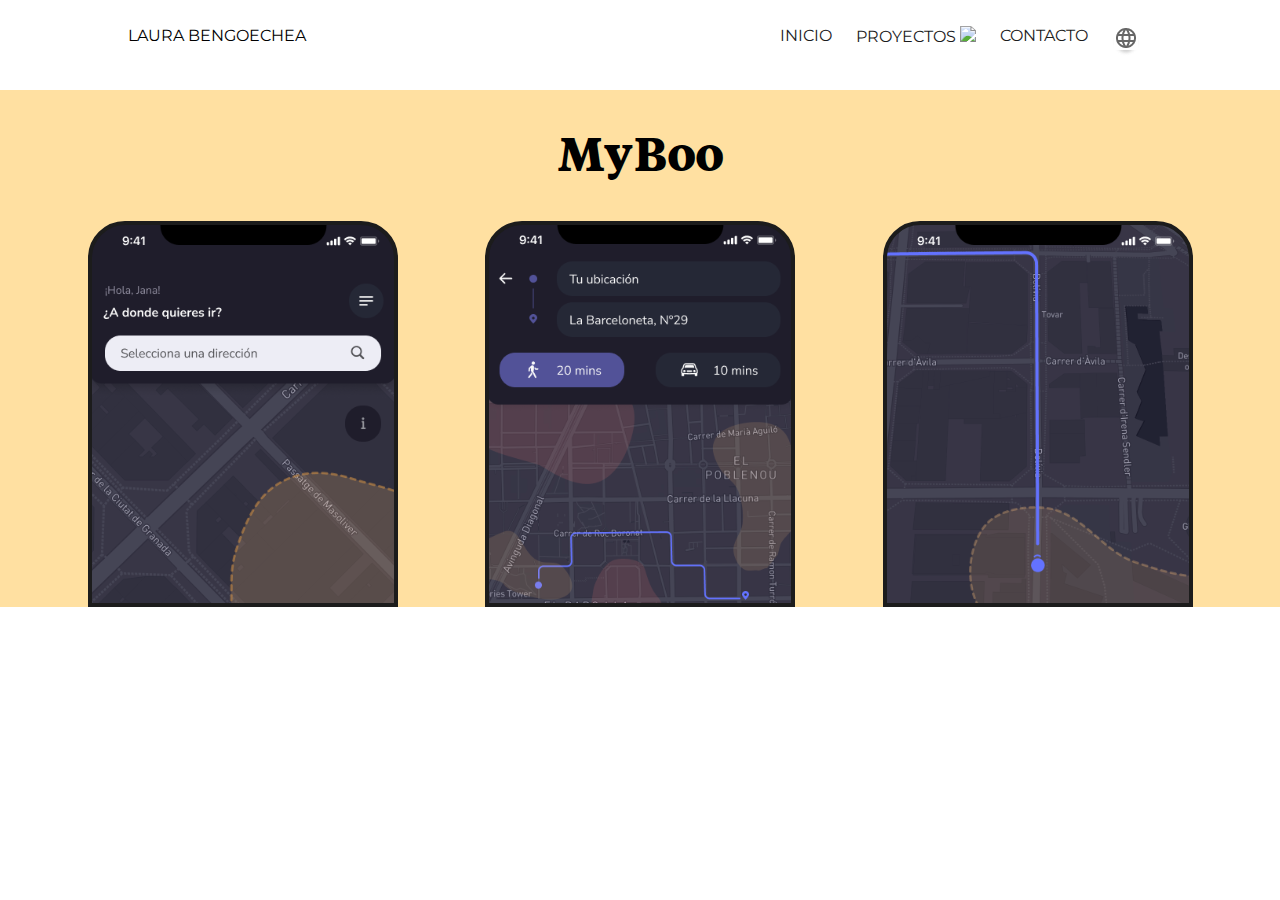
==== myboo.html @ a22bd043 "He retocado la página principal y he empezado la segunda, en la página principal he añadido también " ====
<!DOCTYPE html>
<html lang="en">
  <head>
    <meta charset="UTF-8" />
    <meta http-equiv="X-UA-Compatible" content="IE=edge" />
    <meta name="viewport" content="width=device-width, initial-scale=1.0" />
    <title>Proyecto-MyBoo</title>
    <link rel="stylesheet" href="myboo.css" />
  </head>
  <body>
      <div id="contenedor">
        <div id="bloque1">
            <div id="autora">
              <p>LAURA BENGOECHEA</p>
            </div>
            <div id="lista">
              <ul>
                <li><a href="index.html">INICIO</a></li>
                <li>PROYECTOS <img src="img\Vector 7.png" /></li>
                <li>CONTACTO</li>
                <li><img src="Img/idioma.png" /></li>
              </ul>
            </div>
          </div>
      
          <div id="titular">
              <div id="p1">
                <p>MyBoo</p>
              </div>
              <div id="img1">
                  <img src="img2/movil1.svg" alt="móvil">
                  <img src="img2/movil2.svg" alt="móvil">
                  <img src="img2/movil3.svg" alt="móvil">
              </div>
            
          </div>
      </div>
    
  </body>
</html>
---- myboo.css ----
@import url('https://fonts.googleapis.com/css2?family=Montserrat:wght@500&family=Open+Sans:wght@300&display=swap');
@import url('https://fonts.googleapis.com/css2?family=Karla:wght@600&family=Montserrat:wght@500&family=Open+Sans:wght@300&display=swap');
@font-face {
    font-family: "Tiempos Headline";
    font-style: normal;
    src: url("fuentes/AnyConv.com__TiemposText-Bold.woff2") format("woff2"),
      url("fuentes/TiemposText-Bold.woff") format("woff"),
      url("fuentes/TiemposText-Bold.ttf") format("truetype");
  }

*{
    margin: 0%;
    padding: 0%;
}

#bloque1{
    display: flex;
    margin-top: 2%;
    width: 100%;
    justify-content: space-around;
}

#autora{
    display: flex;
    font-family: 'Montserrat', sans-serif;
    font-size: 16px;
    width: 30%;
    justify-content: flex-start;
    
}

#lista{
    display: flex;
    width: 30%;
}

#lista ul{
    display: flex;
    font-family: 'Montserrat', sans-serif;
    list-style: none;
    width: 100%;
    font-size: 16px;
    justify-content: space-around;
    height: 4em;
    color: #1C1C1C;
}

#lista a{
    text-decoration: none;
    color: #1C1C1C;
}


#titular{
    background-color: #FFE0A1;
    height: auto;
    display: flex;
    flex-direction: column;
    justify-content: space-between;
}

#p1{
    display: flex;
    justify-content: center;
    margin-top: 3%;
    margin-bottom: 3%;
}

#p1 p{
    font-size: 46px;
    font-family: "Tiempos Headline";
}

#img1{
    display: flex;
    justify-content: space-evenly;
    height: 70%;
}
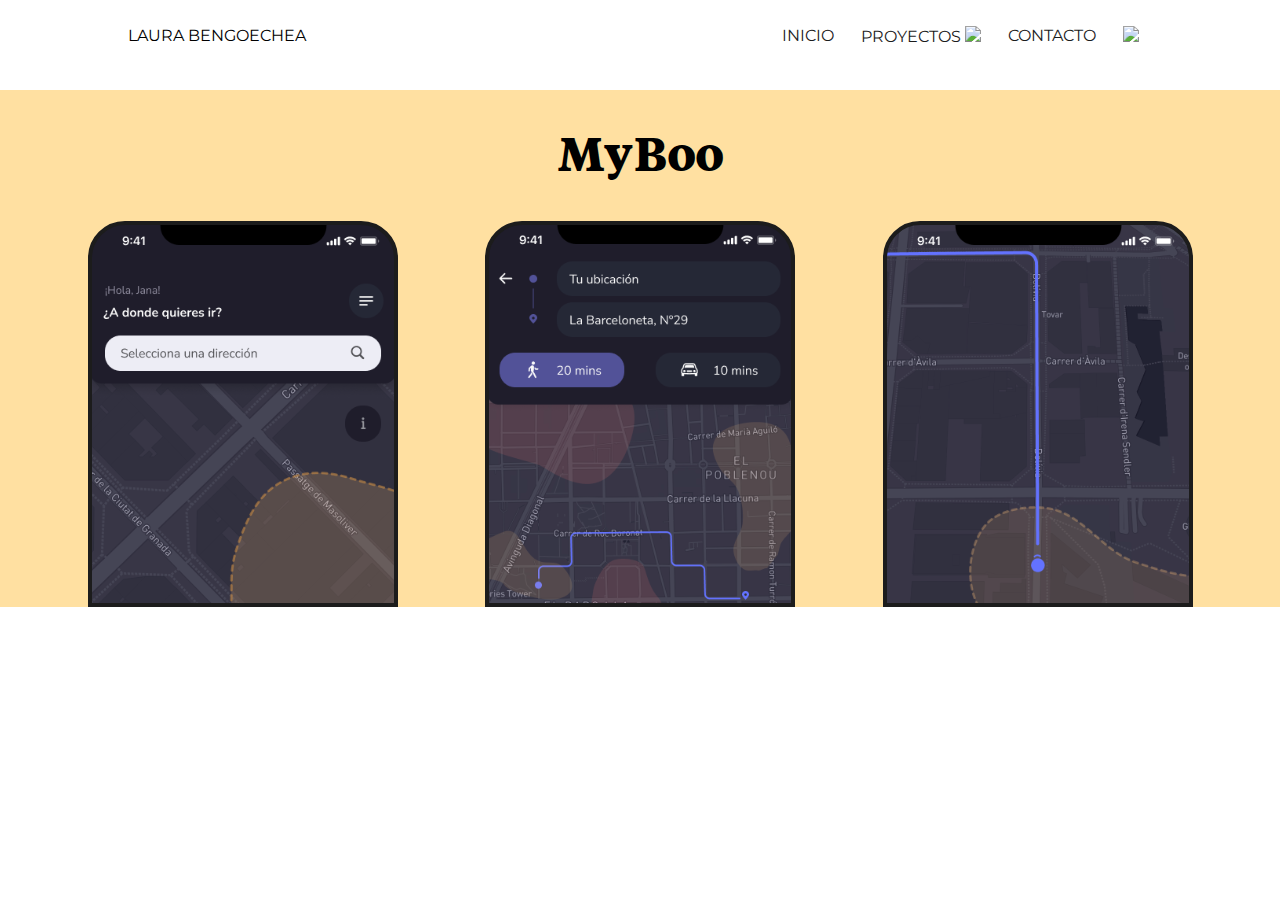
==== commit 751444fa: "Cambios para la página web" ====
--- a/myboo.html
+++ b/myboo.html
@@ -16,9 +16,9 @@
             <div id="lista">
               <ul>
                 <li><a href="index.html">INICIO</a></li>
-                <li>PROYECTOS <img src="img\Vector 7.png" /></li>
-                <li>CONTACTO</li>
-                <li><img src="Img/idioma.png" /></li>
+                <li>PROYECTOS <img src="img/Vector 7.png" /></li>
+                <li><a href="index.html#contacto">CONTACTO</a></li>
+                <li><img src="img/idioma.png" /></li>
               </ul>
             </div>
           </div>
